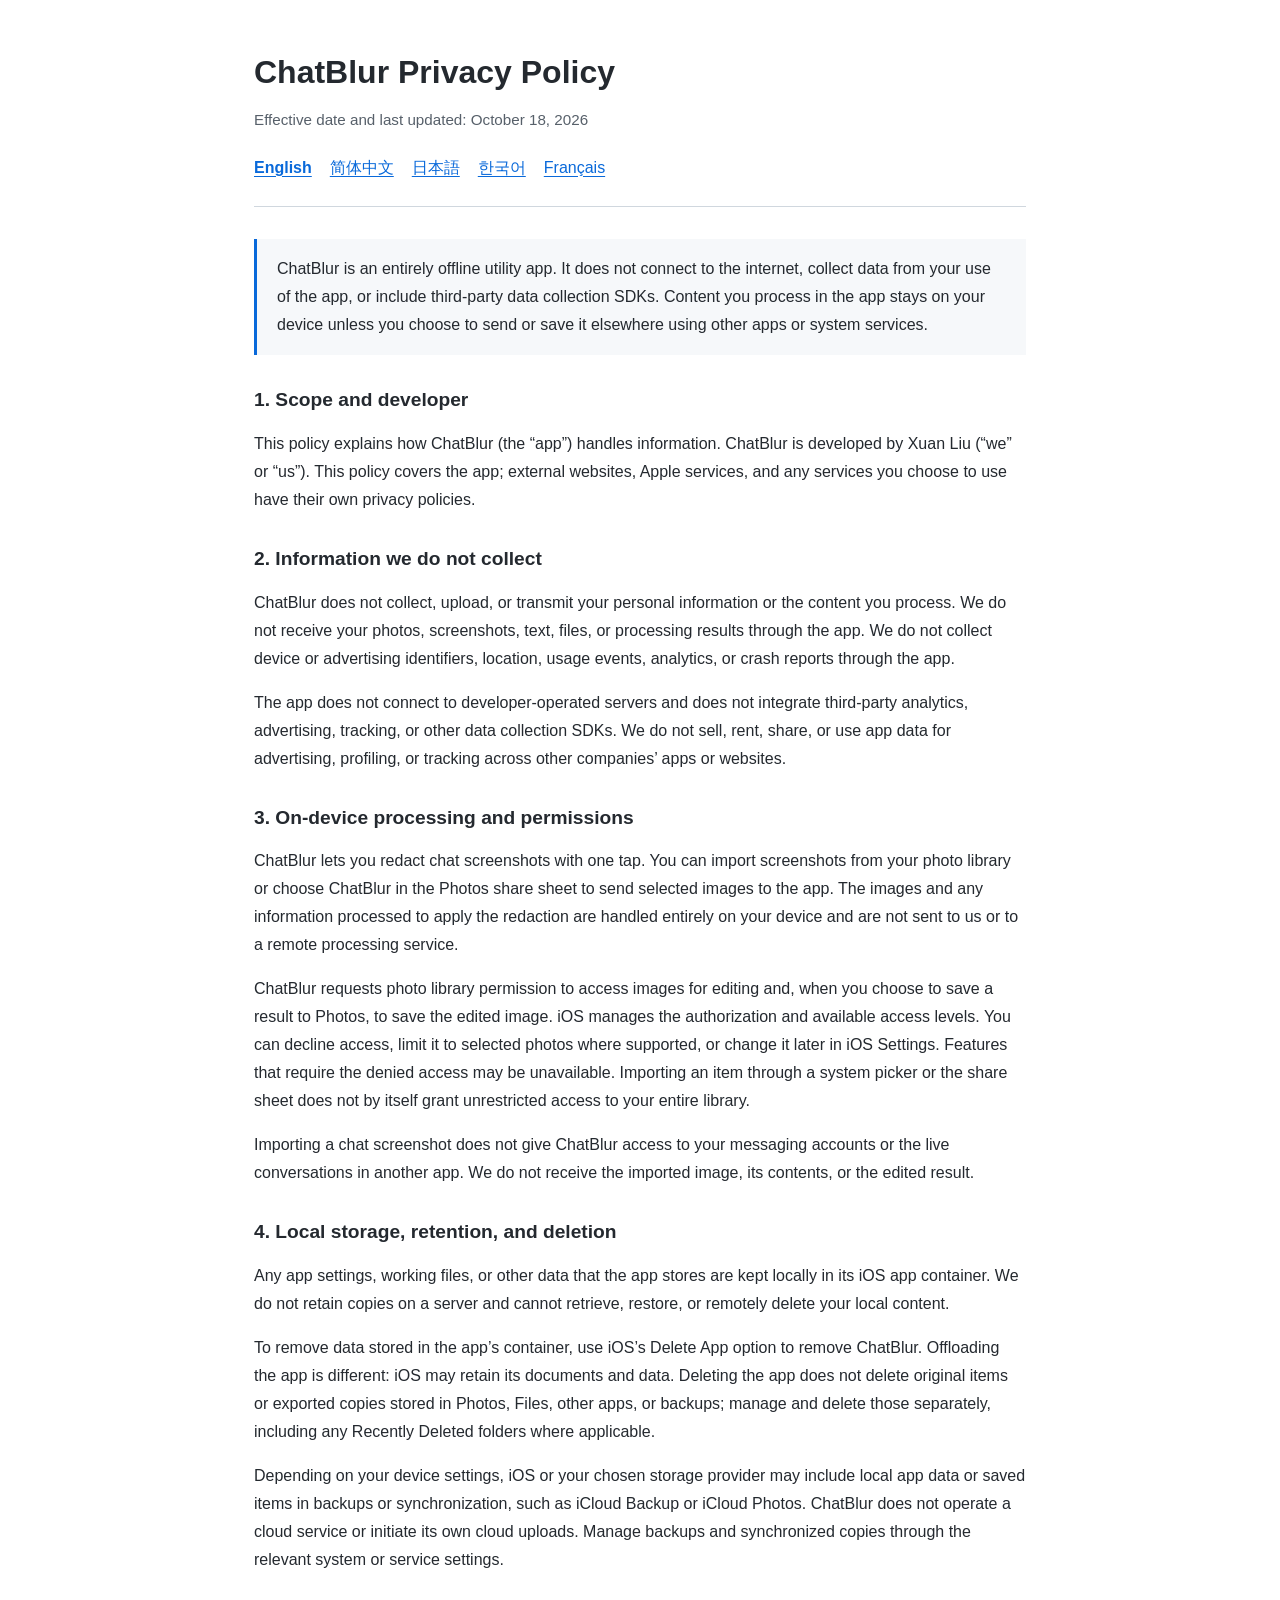
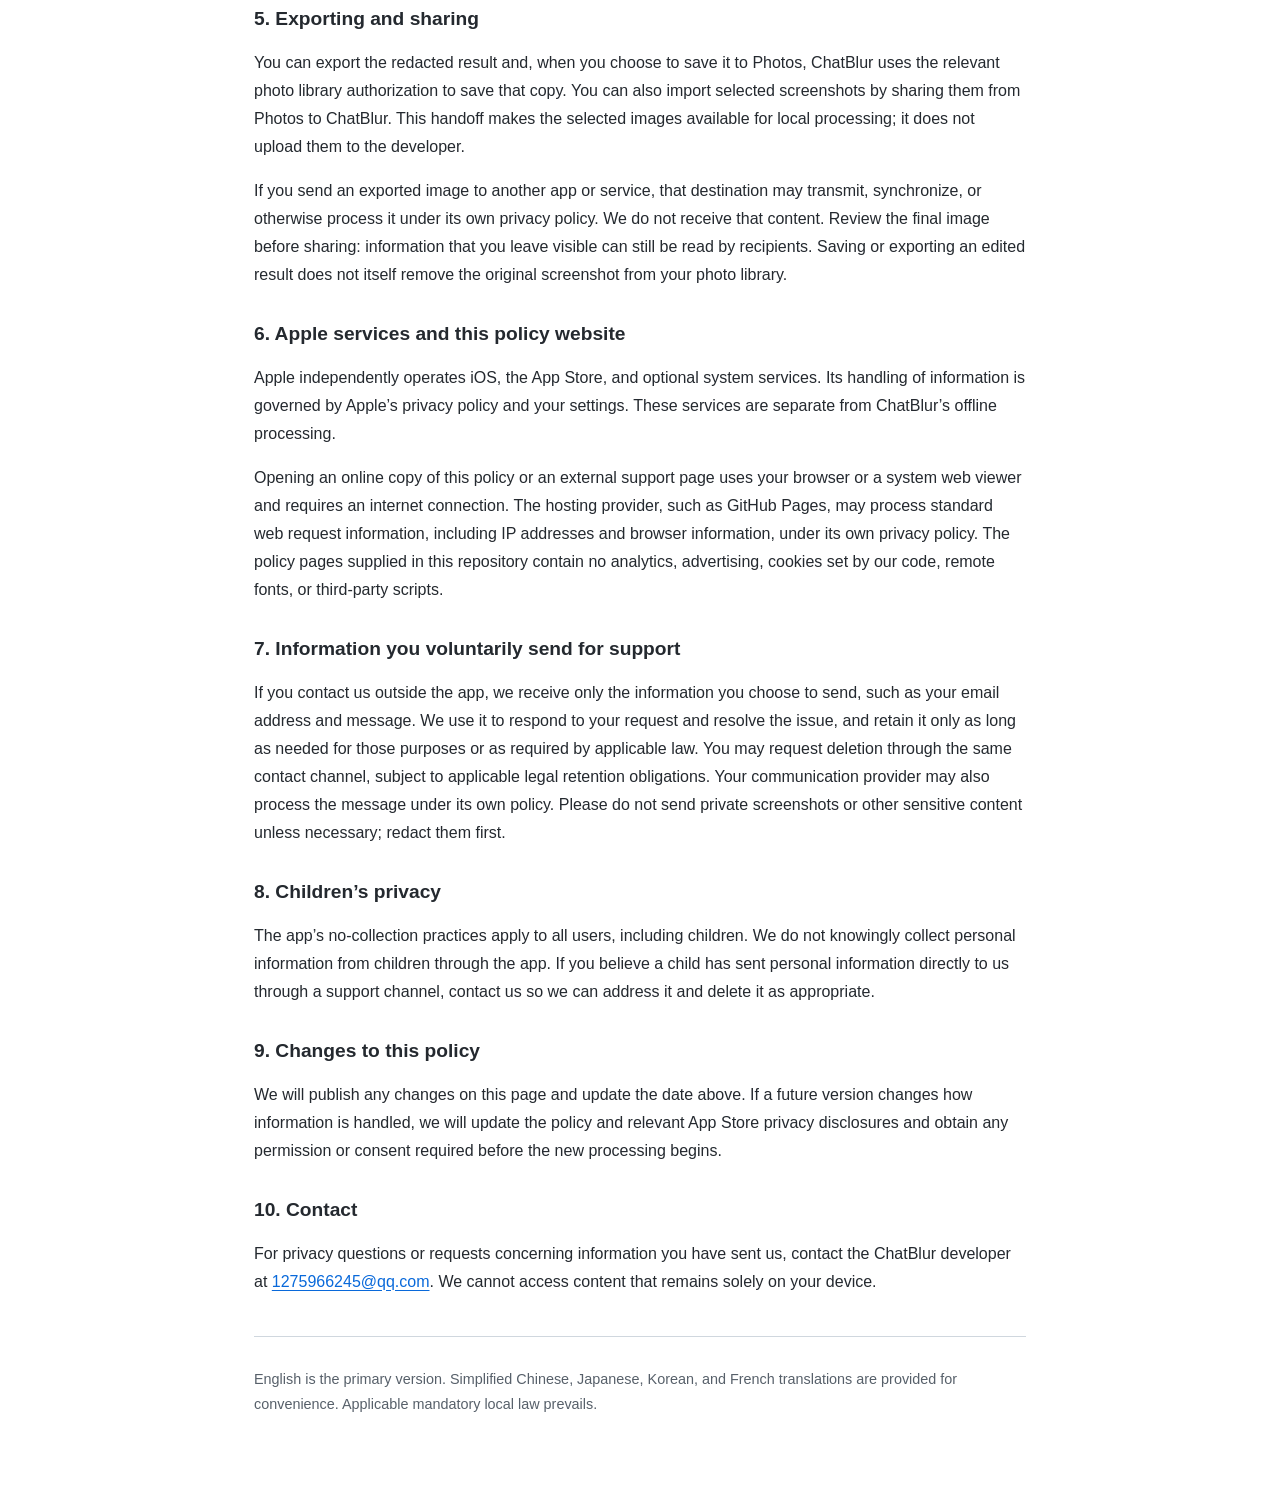
==== ChatBlur/index.html @ 87cf2a3b "chatblur" ====
<!doctype html>
<html lang="en">
<head>
<meta charset="utf-8">
<meta name="viewport" content="width=device-width, initial-scale=1">
<meta name="description" content="ChatBlur is an entirely offline utility app. It does not connect to the internet, collect data from your use of the app, or include third-party data collection SDKs. Content you process in the app stays on your device unless you choose to send or save it elsewhere using other apps or system services.">
<title>ChatBlur Privacy Policy</title>
<link rel="stylesheet" href="styles.css">
<link rel="alternate" hreflang="en" href="index.html">
<link rel="alternate" hreflang="zh-Hans" href="zh-Hans.html">
<link rel="alternate" hreflang="ja" href="ja.html">
<link rel="alternate" hreflang="ko" href="ko.html">
<link rel="alternate" hreflang="fr" href="fr.html">
<link rel="alternate" hreflang="x-default" href="index.html">
</head>
<body>
<header>
<h1>ChatBlur Privacy Policy</h1>
<p class="meta">Effective date and last updated: October 18, 2026</p>
<nav aria-label="Language / 语言 / 言語 / 언어 / Langue">
<a href="index.html" lang="en" hreflang="en" aria-current="page">English</a>
<a href="zh-Hans.html" lang="zh-Hans" hreflang="zh-Hans">简体中文</a>
<a href="ja.html" lang="ja" hreflang="ja">日本語</a>
<a href="ko.html" lang="ko" hreflang="ko">한국어</a>
<a href="fr.html" lang="fr" hreflang="fr">Français</a>
</nav>
</header>
<main>
<p class="summary">ChatBlur is an entirely offline utility app. It does not connect to the internet, collect data from your use of the app, or include third-party data collection SDKs. Content you process in the app stays on your device unless you choose to send or save it elsewhere using other apps or system services.</p>
<section>
<h2>1. Scope and developer</h2>
<p>This policy explains how ChatBlur (the “app”) handles information. ChatBlur is developed by Xuan Liu (“we” or “us”). This policy covers the app; external websites, Apple services, and any services you choose to use have their own privacy policies.</p>
</section>
<section>
<h2>2. Information we do not collect</h2>
<p>ChatBlur does not collect, upload, or transmit your personal information or the content you process. We do not receive your photos, screenshots, text, files, or processing results through the app. We do not collect device or advertising identifiers, location, usage events, analytics, or crash reports through the app.</p>
<p>The app does not connect to developer-operated servers and does not integrate third-party analytics, advertising, tracking, or other data collection SDKs. We do not sell, rent, share, or use app data for advertising, profiling, or tracking across other companies’ apps or websites.</p>
</section>
<section>
<h2>3. On-device processing and permissions</h2>
<p>ChatBlur lets you redact chat screenshots with one tap. You can import screenshots from your photo library or choose ChatBlur in the Photos share sheet to send selected images to the app. The images and any information processed to apply the redaction are handled entirely on your device and are not sent to us or to a remote processing service.</p>
<p>ChatBlur requests photo library permission to access images for editing and, when you choose to save a result to Photos, to save the edited image. iOS manages the authorization and available access levels. You can decline access, limit it to selected photos where supported, or change it later in iOS Settings. Features that require the denied access may be unavailable. Importing an item through a system picker or the share sheet does not by itself grant unrestricted access to your entire library.</p>
<p>Importing a chat screenshot does not give ChatBlur access to your messaging accounts or the live conversations in another app. We do not receive the imported image, its contents, or the edited result.</p>
</section>
<section>
<h2>4. Local storage, retention, and deletion</h2>
<p>Any app settings, working files, or other data that the app stores are kept locally in its iOS app container. We do not retain copies on a server and cannot retrieve, restore, or remotely delete your local content.</p>
<p>To remove data stored in the app’s container, use iOS’s Delete App option to remove ChatBlur. Offloading the app is different: iOS may retain its documents and data. Deleting the app does not delete original items or exported copies stored in Photos, Files, other apps, or backups; manage and delete those separately, including any Recently Deleted folders where applicable.</p>
<p>Depending on your device settings, iOS or your chosen storage provider may include local app data or saved items in backups or synchronization, such as iCloud Backup or iCloud Photos. ChatBlur does not operate a cloud service or initiate its own cloud uploads. Manage backups and synchronized copies through the relevant system or service settings.</p>
</section>
<section>
<h2>5. Exporting and sharing</h2>
<p>You can export the redacted result and, when you choose to save it to Photos, ChatBlur uses the relevant photo library authorization to save that copy. You can also import selected screenshots by sharing them from Photos to ChatBlur. This handoff makes the selected images available for local processing; it does not upload them to the developer.</p>
<p>If you send an exported image to another app or service, that destination may transmit, synchronize, or otherwise process it under its own privacy policy. We do not receive that content. Review the final image before sharing: information that you leave visible can still be read by recipients. Saving or exporting an edited result does not itself remove the original screenshot from your photo library.</p>
</section>
<section>
<h2>6. Apple services and this policy website</h2>
<p>Apple independently operates iOS, the App Store, and optional system services. Its handling of information is governed by Apple’s privacy policy and your settings. These services are separate from ChatBlur’s offline processing.</p>
<p>Opening an online copy of this policy or an external support page uses your browser or a system web viewer and requires an internet connection. The hosting provider, such as GitHub Pages, may process standard web request information, including IP addresses and browser information, under its own privacy policy. The policy pages supplied in this repository contain no analytics, advertising, cookies set by our code, remote fonts, or third-party scripts.</p>
</section>
<section>
<h2>7. Information you voluntarily send for support</h2>
<p>If you contact us outside the app, we receive only the information you choose to send, such as your email address and message. We use it to respond to your request and resolve the issue, and retain it only as long as needed for those purposes or as required by applicable law. You may request deletion through the same contact channel, subject to applicable legal retention obligations. Your communication provider may also process the message under its own policy. Please do not send private screenshots or other sensitive content unless necessary; redact them first.</p>
</section>
<section>
<h2>8. Children’s privacy</h2>
<p>The app’s no-collection practices apply to all users, including children. We do not knowingly collect personal information from children through the app. If you believe a child has sent personal information directly to us through a support channel, contact us so we can address it and delete it as appropriate.</p>
</section>
<section>
<h2>9. Changes to this policy</h2>
<p>We will publish any changes on this page and update the date above. If a future version changes how information is handled, we will update the policy and relevant App Store privacy disclosures and obtain any permission or consent required before the new processing begins.</p>
</section>
<section>
<h2>10. Contact</h2>
<p>For privacy questions or requests concerning information you have sent us, contact the ChatBlur developer at <a href="mailto:1275966245@qq.com">1275966245@qq.com</a>. We cannot access content that remains solely on your device.</p>
</section>
</main>
<footer><p>English is the primary version. Simplified Chinese, Japanese, Korean, and French translations are provided for convenience. Applicable mandatory local law prevails.</p></footer>
</body>
</html>
---- ChatBlur/styles.css ----
:root { color-scheme: light dark; font-family: -apple-system, BlinkMacSystemFont, "Segoe UI", sans-serif; line-height: 1.75; color: #24292f; background: #fff; }
* { box-sizing: border-box; }
body { max-width: 820px; margin: 0 auto; padding: 40px 24px 64px; overflow-wrap: anywhere; }
header { border-bottom: 1px solid #d0d7de; padding-bottom: 24px; margin-bottom: 32px; }
h1 { font-size: 2rem; line-height: 1.25; margin: 12px 0; }
h2 { font-size: 1.2rem; line-height: 1.4; margin-top: 32px; }
a { color: #0969da; text-underline-offset: 3px; }
nav { display: flex; flex-wrap: wrap; gap: 8px 18px; margin-top: 20px; }
nav [aria-current="page"] { font-weight: 700; }
.meta { color: #57606a; font-size: .95rem; }
.summary { background: #f6f8fa; border-left: 3px solid #0969da; padding: 16px 20px; }
footer { border-top: 1px solid #d0d7de; margin-top: 40px; padding-top: 16px; font-size: .9rem; color: #57606a; }
@media (prefers-color-scheme: dark) {
  :root { color: #e6edf3; background: #0d1117; }
  header, footer { border-color: #30363d; }
  a { color: #79c0ff; }
  .meta, footer { color: #9da7b3; }
  .summary { background: #161b22; border-color: #79c0ff; }
}
@media (max-width: 480px) { body { padding: 24px 18px 40px; } h1 { font-size: 1.7rem; } }
@media print { :root { color: #000; background: #fff; } body { max-width: none; padding: 0; } nav { display: none; } .summary { background: none; } }
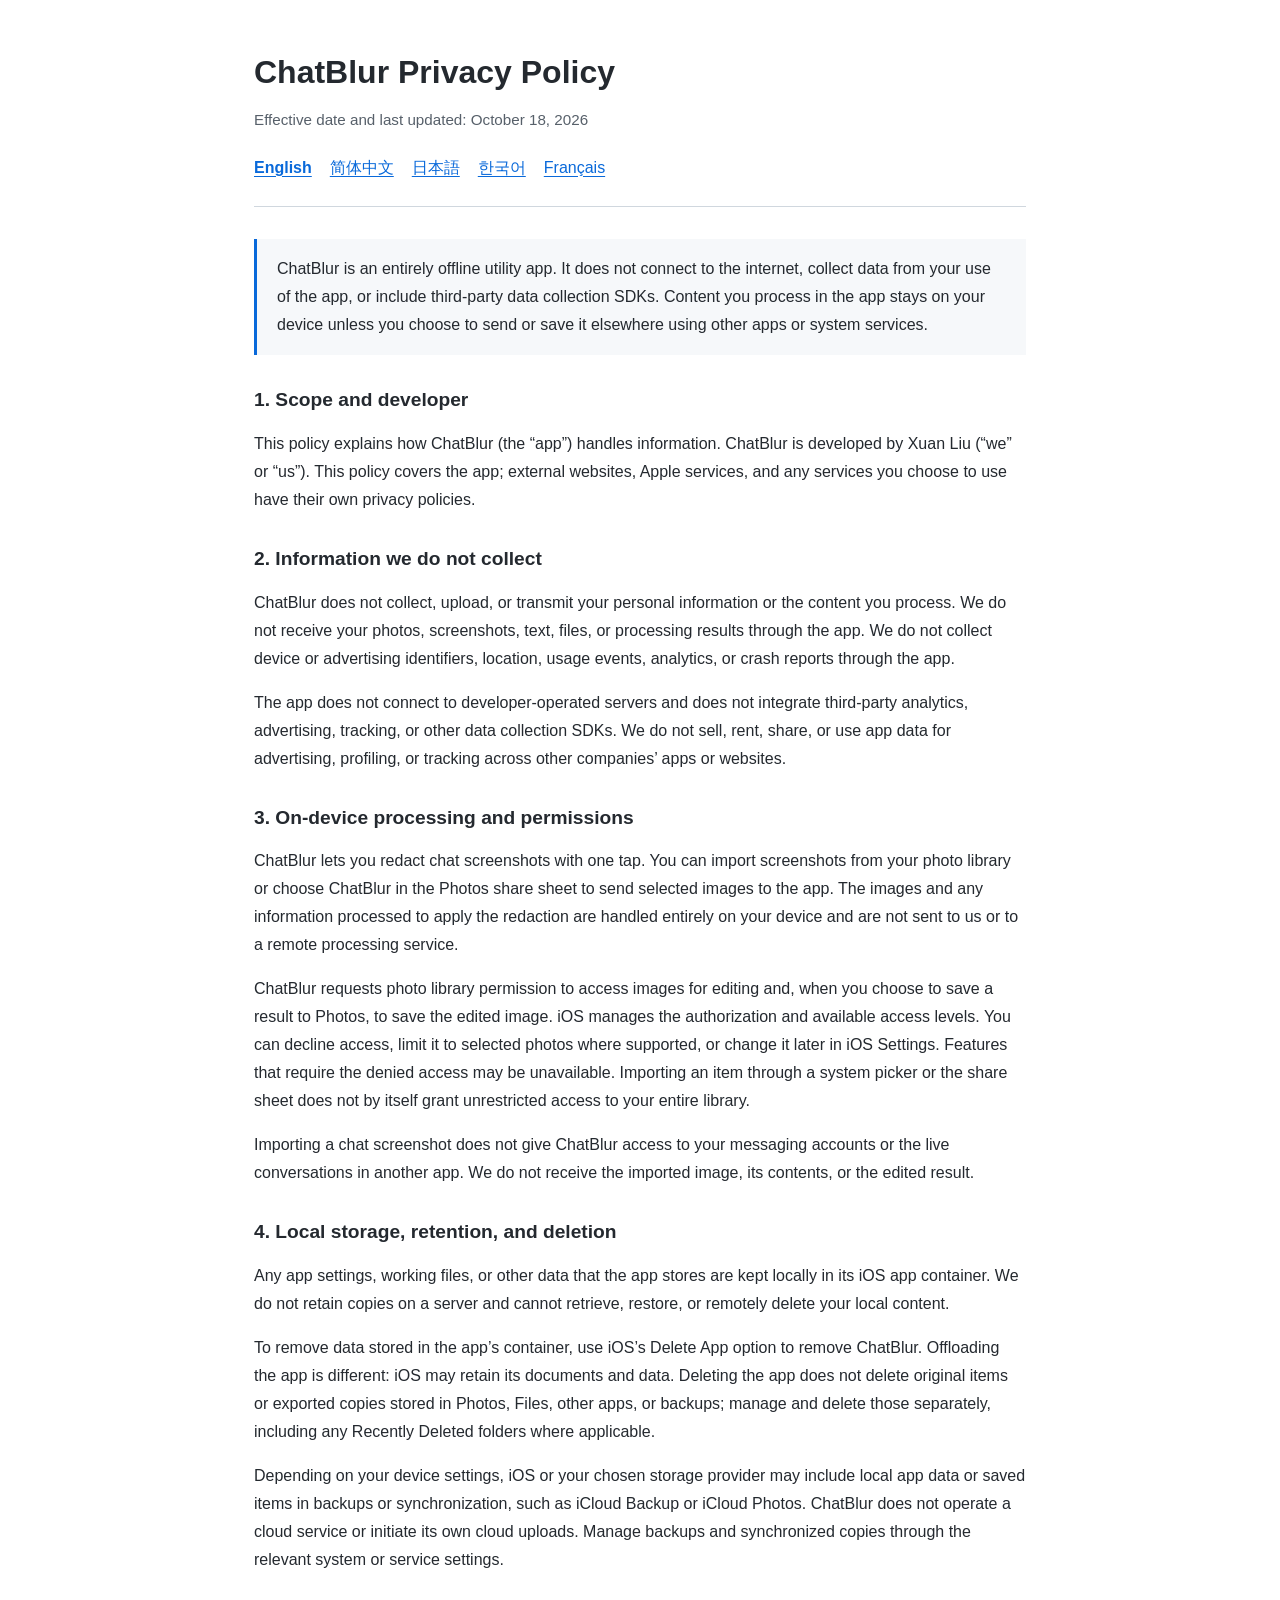
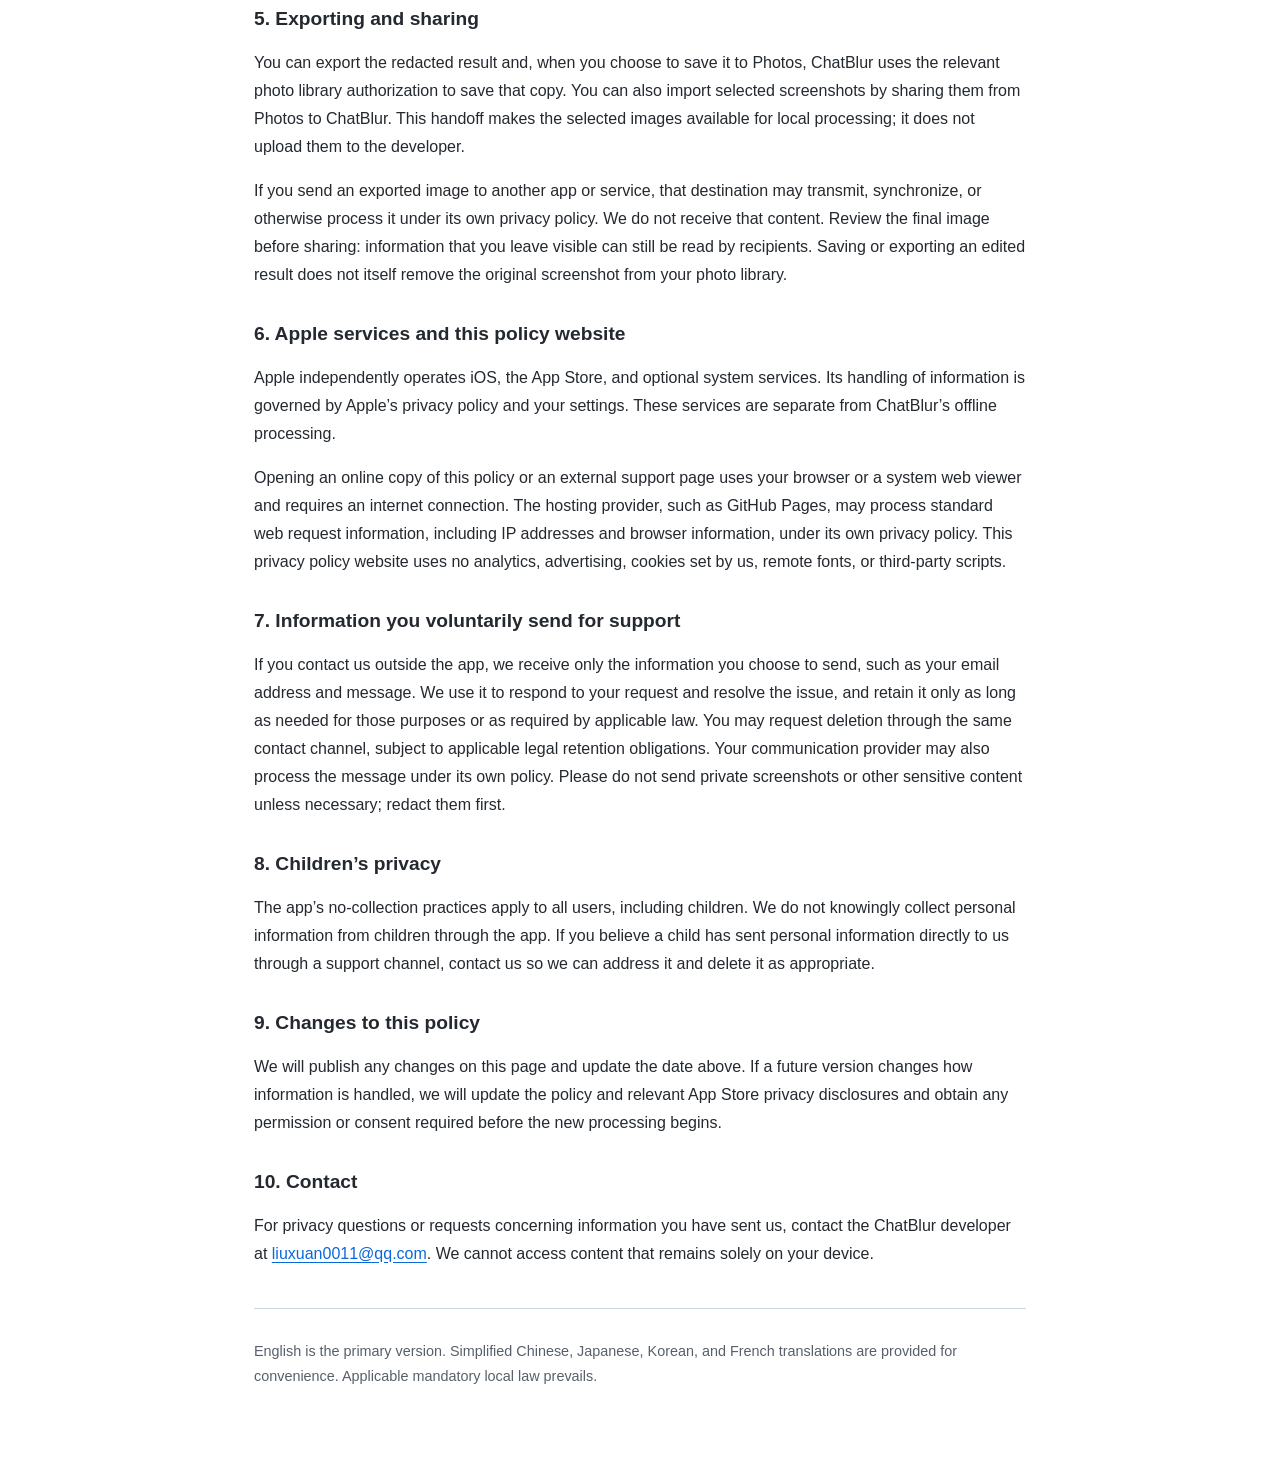
==== commit 158f4949: "1" ====
--- a/ChatBlur/index.html
+++ b/ChatBlur/index.html
@@ -56,7 +56,7 @@
 <section>
 <h2>6. Apple services and this policy website</h2>
 <p>Apple independently operates iOS, the App Store, and optional system services. Its handling of information is governed by Apple’s privacy policy and your settings. These services are separate from ChatBlur’s offline processing.</p>
-<p>Opening an online copy of this policy or an external support page uses your browser or a system web viewer and requires an internet connection. The hosting provider, such as GitHub Pages, may process standard web request information, including IP addresses and browser information, under its own privacy policy. The policy pages supplied in this repository contain no analytics, advertising, cookies set by our code, remote fonts, or third-party scripts.</p>
+<p>Opening an online copy of this policy or an external support page uses your browser or a system web viewer and requires an internet connection. The hosting provider, such as GitHub Pages, may process standard web request information, including IP addresses and browser information, under its own privacy policy. This privacy policy website uses no analytics, advertising, cookies set by us, remote fonts, or third-party scripts.</p>
 </section>
 <section>
 <h2>7. Information you voluntarily send for support</h2>
@@ -72,7 +72,7 @@
 </section>
 <section>
 <h2>10. Contact</h2>
-<p>For privacy questions or requests concerning information you have sent us, contact the ChatBlur developer at <a href="mailto:1275966245@qq.com">1275966245@qq.com</a>. We cannot access content that remains solely on your device.</p>
+<p>For privacy questions or requests concerning information you have sent us, contact the ChatBlur developer at <a href="mailto:liuxuan0011@qq.com">liuxuan0011@qq.com</a>. We cannot access content that remains solely on your device.</p>
 </section>
 </main>
 <footer><p>English is the primary version. Simplified Chinese, Japanese, Korean, and French translations are provided for convenience. Applicable mandatory local law prevails.</p></footer>
